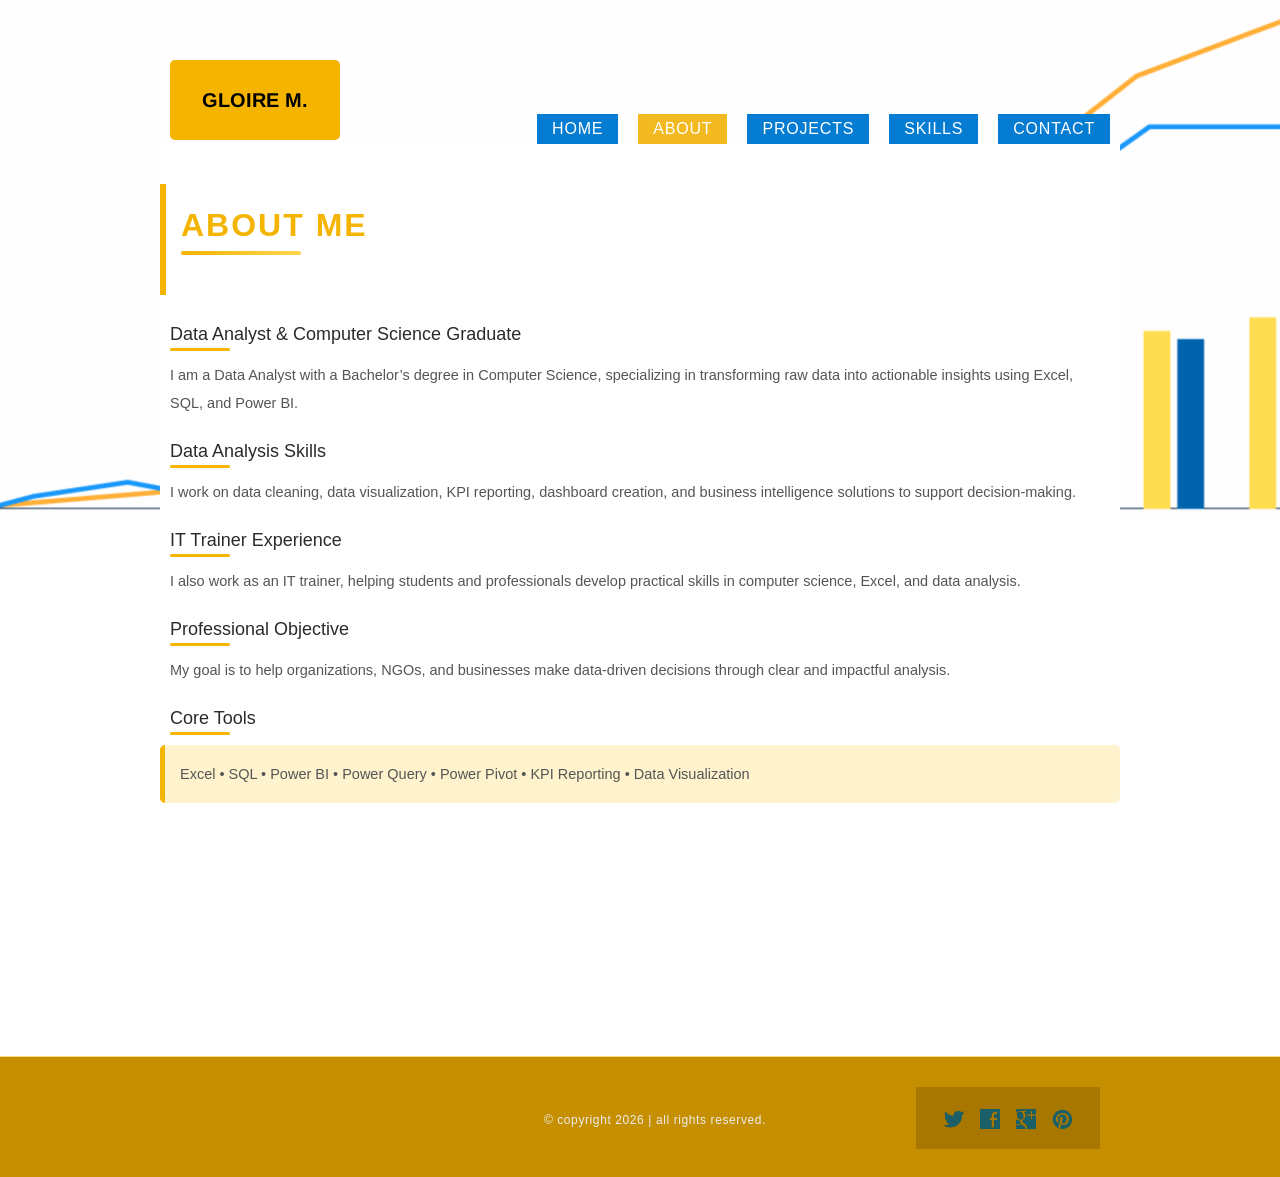
==== about.html @ 3cc2b78c "building portfolio" ====
<!DOCTYPE HTML>
<!-- Website Template by freewebsitetemplates.com -->
<html>
<head>
	<meta charset="UTF-8">
	<title>About - Data Analyst</title>
	<link rel="stylesheet" href="css/style.css" type="text/css">
	<link rel="stylesheet" href="css/about.css" type="text/css">
</head>
<body>
	<div id="header">
		<div class="section">
			<div class="logo">
				<a href="index.html">Gloire M.</a>
			</div>
			<ul>
				<li>
					<a href="index.html">home</a>
				</li>
				<li class="selected">
					<a href="about.html">about</a>
				</li>
				<li>
					<a href="projects.html">projects</a>
				</li>
				<li>
					<a href="news.html">skills</a>
				</li>
				<li>
					<a href="contact.html">contact</a>
				</li>
			</ul>
		</div>
	</div>

	<div id="body">
		<h3>about me</h3>

		<b>Data Analyst & Computer Science Graduate</b>
		<p>
			I am a Data Analyst with a Bachelor’s degree in Computer Science, specializing in transforming raw data into actionable insights using Excel, SQL, and Power BI.
		</p>

		<b>Data Analysis Skills</b>
		<p>
			I work on data cleaning, data visualization, KPI reporting, dashboard creation, and business intelligence solutions to support decision-making.
		</p>

		<b>IT Trainer Experience</b>
		<p>
			I also work as an IT trainer, helping students and professionals develop practical skills in computer science, Excel, and data analysis.
		</p>

		<b>Professional Objective</b>
		<p>
			My goal is to help organizations, NGOs, and businesses make data-driven decisions through clear and impactful analysis.
		</p>

		<b>Core Tools</b>
		<p>
			Excel • SQL • Power BI • Power Query • Power Pivot • KPI Reporting • Data Visualization
		</p>
	</div>

	<div id="footer">
		<div>
			<div class="connect">
				<a href="http://freewebsitetemplates.com/go/twitter/" id="twitter">twitter</a>
				<a href="http://freewebsitetemplates.com/go/facebook/" id="facebook">facebook</a>
				<a href="http://freewebsitetemplates.com/go/googleplus/" id="googleplus">googleplus</a>
				<a href="http://pinterest.com/fwtemplates/" id="pinterest">pinterest</a>
			</div>
			<p>&copy; copyright 2026 | all rights reserved.</p>
		</div>
	</div>
</body>
</html>
---- css/style.css ----
/*Website Template by freewebsitetemplates.com*/
@font-face {
	font-family: 'Arimo-Bold';
	src: url('../fonts/Arimo-Bold/Arimo-Bold.eot');
	src: url('../fonts/Arimo-Bold/Arimo-Bold.woff') format('woff'), url('../fonts/Arimo-Bold/Arimo-Bold.ttf') format('truetype'), url('../fonts/Arimo-Bold/Arimo-Bold.svg') format('svg');
}
@font-face {
	font-family: 'ChangaOne';
	src: url('../fonts/ChangaOne/ChangaOne-Regular.eot');
	src: url('../fonts/ChangaOne/ChangaOne-Regular.woff') format('woff'), url('../fonts/ChangaOne/ChangaOne-Regular.ttf') format('truetype'), url('../fonts/ChangaOne/ChangaOne-Regular.svg') format('svg');
}
@font-face {
	font-family: 'Comfortaa-Regular';
	src: url('../fonts/Comfortaa/Comfortaa-Regular.eot');
	src: url('../fonts/Comfortaa/Comfortaa-Regular.woff') format('woff'), url('../fonts/Comfortaa/Comfortaa-Regular.ttf') format('truetype'), url('../fonts/Comfortaa/Comfortaa-Regular.svg') format('svg');
}
body {
	background: url(../images/graphs.png) repeat-x top left;
	line-height: 1;
	font-size: 14px;
	font-family: Arial, Helvetica, sans-serif;
	margin: 0;
	padding: 0;
}
#header {
	margin: 0 auto;
	padding: 0;
	width: 960px;
}
#header .section {
	margin: 0;
	padding: 0;
	overflow: hidden;
}
#header .section .logo {
	float: left;
	margin: 0;
	padding: 60px 0 0 10px;
	width: 224px;
}
#header .section .logo a {
	background: #037cd1;
	color: #e8d71b;
	display: block;
	font-family: 'Arimo-Bold';
	font-size: 20px;
	font-weight: normal;
	height: 80px;
	line-height: 80px;
	margin: 0;
	padding: 0;
	text-align:center;
	text-decoration: none;
	text-transform: uppercase;
	width: 170px;
}
#header .section ul {
	display: inline-block;
	float: right;
	margin: 0;
	overflow: hidden;
	padding: 114px 0 0;
}
#header .section ul li {
	background:#8a6500;
	display: inline-block;
	float: left;
	list-style: none;
	margin: 0 10px;
	padding: 0;
}
#header .section ul li a {
	background: #037cd1;
	color: #fff;
	display: inline-block;
	font-size: 16px;
	height: 30px;
	letter-spacing: 0.05em;
	line-height: 30px;
	margin: 0;
	padding: 0 15px;
	text-align: center;
	text-decoration: none;
	text-transform: uppercase;
}
#header .section ul li a:hover {
	color: #ccc;
}
#header .section ul li.selected {
	background: #e7b019;
}
#header .section ul li.selected a {
	background: #f2ba20;
}
#header .article {
	background: #fff;
	border: 2px solid #f4b400;
	border-radius: 4px;
	margin: 50px auto 28px;
	overflow: hidden;
	padding: 0;
	width: 936px;
}
#header .article img {
	display: block;
	float: left;
	margin: 0 50px 0 0;
	padding: 0;
}
#header .article h1 {
	color: #1b2130;
	font-family: 'ChangaOne';
	font-size: 40px;
	font-weight: normal;
	margin: 0;
	line-height: 50px;
	padding: 110px 30px 30px;
}
#body {
	margin: 0 auto;
	min-height: 812px;
	padding: 20px 0 50px;
	width: 960px;
}
#body > ul {
	margin: 0;
	overflow: hidden;
	padding: 0;
}
#body > ul li {
	float: left;
	list-style: none;
	margin: 0 10px;
	padding: 0;
	width: 220px;
}
#body > ul li > a {
	background: url(../images/frame.png) no-repeat center top;
	display: block;
	margin: 0;
	padding: 5px 5px 29px;
}
#body > ul li > a:hover {
	opacity: 0.9;
}
#body > ul li > a img {
	border: 0;
	display: block;
	margin: 0;
	padding: 0;
}
#body > ul li b {
	color: #000;
	display: block;
	font-size: 18px;
	font-weight: normal;
	margin: 0;
	padding: 10px 0 5px;
	text-transform: capitalize;
}
#body > ul li p {
	color: #464646;
	font-size: 12px;
	line-height: 24px;
	margin: 0;
	padding: 0;
}
#body > ul li p a {
	color: #464646;
	text-decoration: underline;
}
#body > ul li p a:hover {
	color: #252525;
}
#body > div {
	margin: 0;
	overflow: hidden;
	padding: 50px 0 0;
}
#body > .more {
	color: #464646;
	display: block;
	font-size: 13px;
	margin: 0 auto;
	padding: 0;
	text-align: center;
	text-decoration: underline;
	text-transform: capitalize;
	width: 80px;
}
#body > .more:hover {
	color: #f4b400;
}
#body h2 {
	background: #f2ba20;
	color: #fff;
	font-family: 'Comfortaa-Regular';
	font-size: 20px;
	font-weight: normal;
	height: 47px;
	letter-spacing: 0.1em;
	left: 15px;
	line-height: 47px;
	margin: 0;
	padding: 0 25px;
	position: absolute;
	text-transform: capitalize;
	top: -14px;
}
#body h3 {
	color: #2f394e;
	margin: 0;
	padding: 0;
	font-size: 20px;
	font-weight: normal;
	margin: 0;
	padding: 25px 10px 40px;
	text-transform: capitalize;
}
#body > b {
	color: #2f394e;
	display: inline-block;
	font-size: 18px;
	font-weight: normal;
	margin: 0;
	padding: 0 10px;
	text-transform: capitalize;
}
#body > p {
	color: #464646;
	font-size: 13px;
	line-height: 24px;
	margin: 0;
	padding: 30px 10px;
}
#body > p a {
	color: #464646;
	text-decoration: underline;
}
#body > p a:hover {
	color: #252525;
}
#body div div {
	float: left;
	margin: 0 10px;
	padding: 0;
}
#body div .featured {
	background: #fff;
	border: 5px solid #f4b400;
	border-radius: 4px;
	min-height: 450px;
	padding: 45px 15px 15px;
	position: relative;
	width: 420px;
}
#body div .featured h2 {
	text-align: center;
}
#body div .featured h3 {
	color: #354057;
	font-size: 20px;
	font-weight: normal;
	margin: 0;
	padding: 10px 0 0;
	text-transform: none;
}
#body div .featured img {
	display: block;
	float: left;
	margin: 10px 30px 25px 0;
	padding: 0;
}
#body div .featured p {
	clear: both;
	color: #464646;
	font-size: 12px;
	line-height: 24px;
	margin: 0 0 24px;
	padding: 0;
}
#body div .featured p a {
	color: #464646;
}
#body div .featured p a:hover {
	color: #252525;
}
#body div .section {
	width: 460px;
}
#body div .section div {
	background: #037cd1;
	border: 5px solid #f4b400;
	border-radius: 4px;
	float: none;
	margin: 0;
	padding: 0 15px;
	position: relative;
}
#body div .section .article {
	height: 183px;
	margin-bottom: 25px;
	padding: 55px 15px 20px;
	text-align: right;
}
#body div .section .article h2 {
	text-align: left;
}
#body div .section .article h2 a {
	background: url(../images/icons.png) no-repeat 0 10px;
	display: inline-block;
	height: 40px;
	margin: 0;
	padding: 0;
	text-indent: -99999px;
	width: 31px;
}
#body div .section .article p {
	color: #f5f5f5;
	font-size: 12px;
	line-height: 24px;
	margin: 0;
	padding: 20px 0px;
	text-align: left;
}
#body div .section .article p a {
	color: #f5f5f5;
	text-decoration: underline;
}
#body div .section .article p a:hover {
	color: #ffd54f;
}
#body div .section .article > a {
	color: #f5f5f5;
	font-size: 18px;
	text-decoration: none;
}
#body div .section .article > a:hover {
	color: #ffd54f;
}
#body div .section .newsletter {
	height: 168px;
	padding: 30px 15px 19px 214px;
	position: relative;
}
#body div .section .newsletter img {
	display: block;
	left: 15%;
	margin: 0;
	padding: 0;
	position: absolute;
	z-index: 5;
}
#body div .section .newsletter p {
	color: #f5f5f5;
	font-size: 16px;
	font-weight: bold;
	letter-spacing: 0.03em;
	line-height: 30px;
	margin: 0;
	padding: 0;
}
#body div .section .newsletter p span {
	display: block;
}
#body div .section .newsletter form {
	margin: 0;
	overflow: hidden;
	padding: 0;
}
#body div .section .newsletter form span {
	color: #f5f5f5;
	clear: both;
	display: block;
	font-size: 14px;
	letter-spacing: 0.01em;
	line-height: 30px;
	margin: 0;
	padding: 0 0 4px;
	text-transform: capitalize;
	text-shadow: 0 -1px 0 #8a6500;
}
#body div .section .newsletter form input {
	background: url(../images/interface.png) no-repeat;
	border: 0;
	display: block;
	float: left;
	height: 30px;
	margin: 0;
	padding: 0;
}
#body div .section .newsletter form #email {
	background-position: -399px -72px;
	color: #d4a017;
	font-family: Arial, Helvetica, sans-serif;
	font-size: 12px;
	font-style: italic;
	line-height: 30px;
	padding: 0 5px;
	text-align: center;
	width: 130px;
}
#body div .section .newsletter form #send {
	background-position: -399px -110px;
	text-indent: -99999px;
	width: 80px;
}
#body > .article {
	margin: 0;
	padding: 0;
}
#body > .article b {
	color: #2f394e;
	display: inline-block;
	font-weight: normal;
	margin: 0;
	padding: 0 10px 15px;
	text-transform: capitalize;
}
#body > .article p {
	color: #464646;
	font-size: 13px;
	line-height: 24px;
	margin: 0;
	padding: 0 10px;
}
#body > .article p a {
	color: #464646;
	text-decoration: underline;
}
#body > .article p a:hover {
	color: #252525;
}
#body > .article ul {
	margin: 0;
	padding: 30px 0 30px 10px;
}
#body > .article ul li {
	color: #464646;
	line-height: 24px;
	list-style: none;
	margin: 0;
	padding: 0;
}
#body > .article ul li a {
	color: #464646;
	text-decoration: none;
}
#body > .article ul li a:hover {
	color: #252525;
}
#body > .article h3 {
	padding-bottom: 20px;
}
#body .blog {
	padding: 0;
}
#body .content {
	float: left;
	margin: 0 35px 0 10px;
	padding: 0;
	width: 585px;
}
#body .content h3 {
	padding-bottom: 25px;
	padding-left: 0;
}
#body .content p {
	color: #464646;
	font-size: 13px;
	line-height: 24px;
	margin: 0;
	padding: 0 0 24px;
}
#body .content p a {
	color: #464646;
	text-decoration: underline;
}
#body .content p a:hover {
	color: #252525;
}
#body .sidebar {
	background: url(../images/bg-sidebar.jpg) repeat-y top left;
	float: right;
	margin: 0 10px 82px 0;
	padding: 0;
	width: 320px;
}
#body .sidebar h3 {
	background: url(../images/bg-sidebar-heading.jpg) no-repeat 0 0;
	color: #2f394e;
	font-family: 'Comfortaa-Regular';
	font-size: 20px;
	font-weight: normal;
	letter-spacing: 0.1em;
	margin: 0;
	padding: 25px 10px;
	text-align: center;
	text-transform: capitalize;
}
#body .sidebar ul {
	background: url(../images/bg-sidebar-footer.jpg) no-repeat bottom left;
	margin: 0;
	padding: 0 20px 50px;
}
#body .sidebar ul li {
	list-style: none;
	margin: 0;
	padding: 0 0 24px;
}
#body .sidebar ul li span {
	color: #2f394e;
	display: block;
	font-size: 16px;
	font-weight: bold;
	letter-spacing: 0.01em;
	line-height: 24px;
	margin: 0;
	padding: 0;
}
#body .sidebar ul li span a {
	color: #2f394e;
	text-decoration: none;
}
#body .sidebar ul li span a:hover {
	color: #f4b400;
}
#body .sidebar ul li p {
	color: #000;
	font-size: 13px;
	line-height: 24px;
	margin: 0;
	padding: 0;
}
#body .sidebar ul li p a {
	color: #000;
	text-decoration: underline;
}
#body .sidebar ul li p a:hover {
	color: #f4b400;
}
#footer {
	background: #c58f00;
	border-top: 1px solid #ffe082;
	margin: 0;
	padding: 0;
}
#footer > div {
	margin: 0 auto;
	padding: 30px 0 28px;
	overflow: hidden;
	text-align: center;
	width: 960px;
}
#footer div p {
	color: #ededed;
	display: inline-block;
	float: right;
	font-size: 12px;
	letter-spacing: 0.05em;
	margin: 0;
	padding: 27px 0 0;
	text-align: center;
}
#footer div .connect {
	background: #a87700;
	float: right;
	height: 18px;
	margin: 0 20px 0 150px;
	padding: 22px 20px;
	overflow: hidden;
	width: 144px;
}
#footer div .connect span {
	color: #ededed;
	display: inline-block;
	float: left;
	font-size: 12px;
	height: 19px;
	line-height: 21px;
	margin: 0;
	padding: 0 0 0 39px;
}
#footer div .connect a {
	background: url(../images/icons.png) no-repeat;
	display: block;
	float: left;
	height: 20px;
	margin: 0 8px;
	padding: 0;
	text-indent: -99999px;
	width: 20px;
}
#footer div .connect #twitter {
	background-position: 0 -32px;
}
#footer div .connect #twitter:hover {
	background-position: -25px -32px;
}
#footer div .connect #facebook {
	background-position: 0 -57px;
}
#footer div .connect #facebook:hover {
	background-position: -25px -57px;
}
#footer div .connect #googleplus {
	background-position: 0 -82px;
}
#footer div .connect #googleplus:hover {
	background-position: -25px -82px;
}
#footer div .connect #pinterest {
	background-position: 0 -107px;
}
#footer div .connect #pinterest:hover {
	background-position: -25px -107px;
}
---- css/about.css ----
/* ========================= */
/* ABOUT PAGE IMPROVEMENTS   */
/* ========================= */

#body h3 {
    font-size: 32px;
    font-weight: bold;
    color: #f4b400; /* jaune data analyst */
    text-transform: uppercase;
    letter-spacing: 2px;
    border-left: 6px solid #f4b400;
    padding-left: 15px;
    margin-bottom: 30px;
}

#body b {
    display: block;
    font-size: 18px;
    color: #2b2b2b;
    margin-top: 25px;
    margin-bottom: 10px;
    position: relative;
}

#body b::after {
    content: "";
    display: block;
    width: 60px;
    height: 3px;
    background: #f4b400;
    margin-top: 5px;
    border-radius: 10px;
}

#body p {
    font-size: 14.5px;
    line-height: 28px;
    color: #555;
    padding: 0 10px;
}

/* ABOUT SECTION CARD STYLE */
#body {
    background: #ffffff;
}

/* Highlight tool section */
#body p:last-of-type {
    background: #fff3cd;
    padding: 15px;
    border-left: 5px solid #f4b400;
    border-radius: 5px;
    font-weight: 500;
}

/* Logo improvement (about page branding feel) */
#header .logo a {
    background: #f4b400 !important;
    color: #000 !important;
    font-weight: bold;
    border-radius: 5px;
}

/* Navigation hover modern effect */
#header .section ul li a:hover {
    background: #f4b400;
    color: #000;
    border-radius: 4px;
    transition: 0.3s;
}

/* About page container spacing */
#body {
    padding-top: 40px;
    padding-bottom: 60px;
}

/* Subtle shadow for text blocks */
#body p, #body b {
    transition: all 0.3s ease-in-out;
}

#body p:hover {
    transform: translateX(5px);
    color: #333;
}

/* Professional accent line */
#body h3::after {
    content: "";
    display: block;
    width: 120px;
    height: 4px;
    background: linear-gradient(to right, #f4b400, #ffd54f);
    margin-top: 10px;
    border-radius: 10px;
}
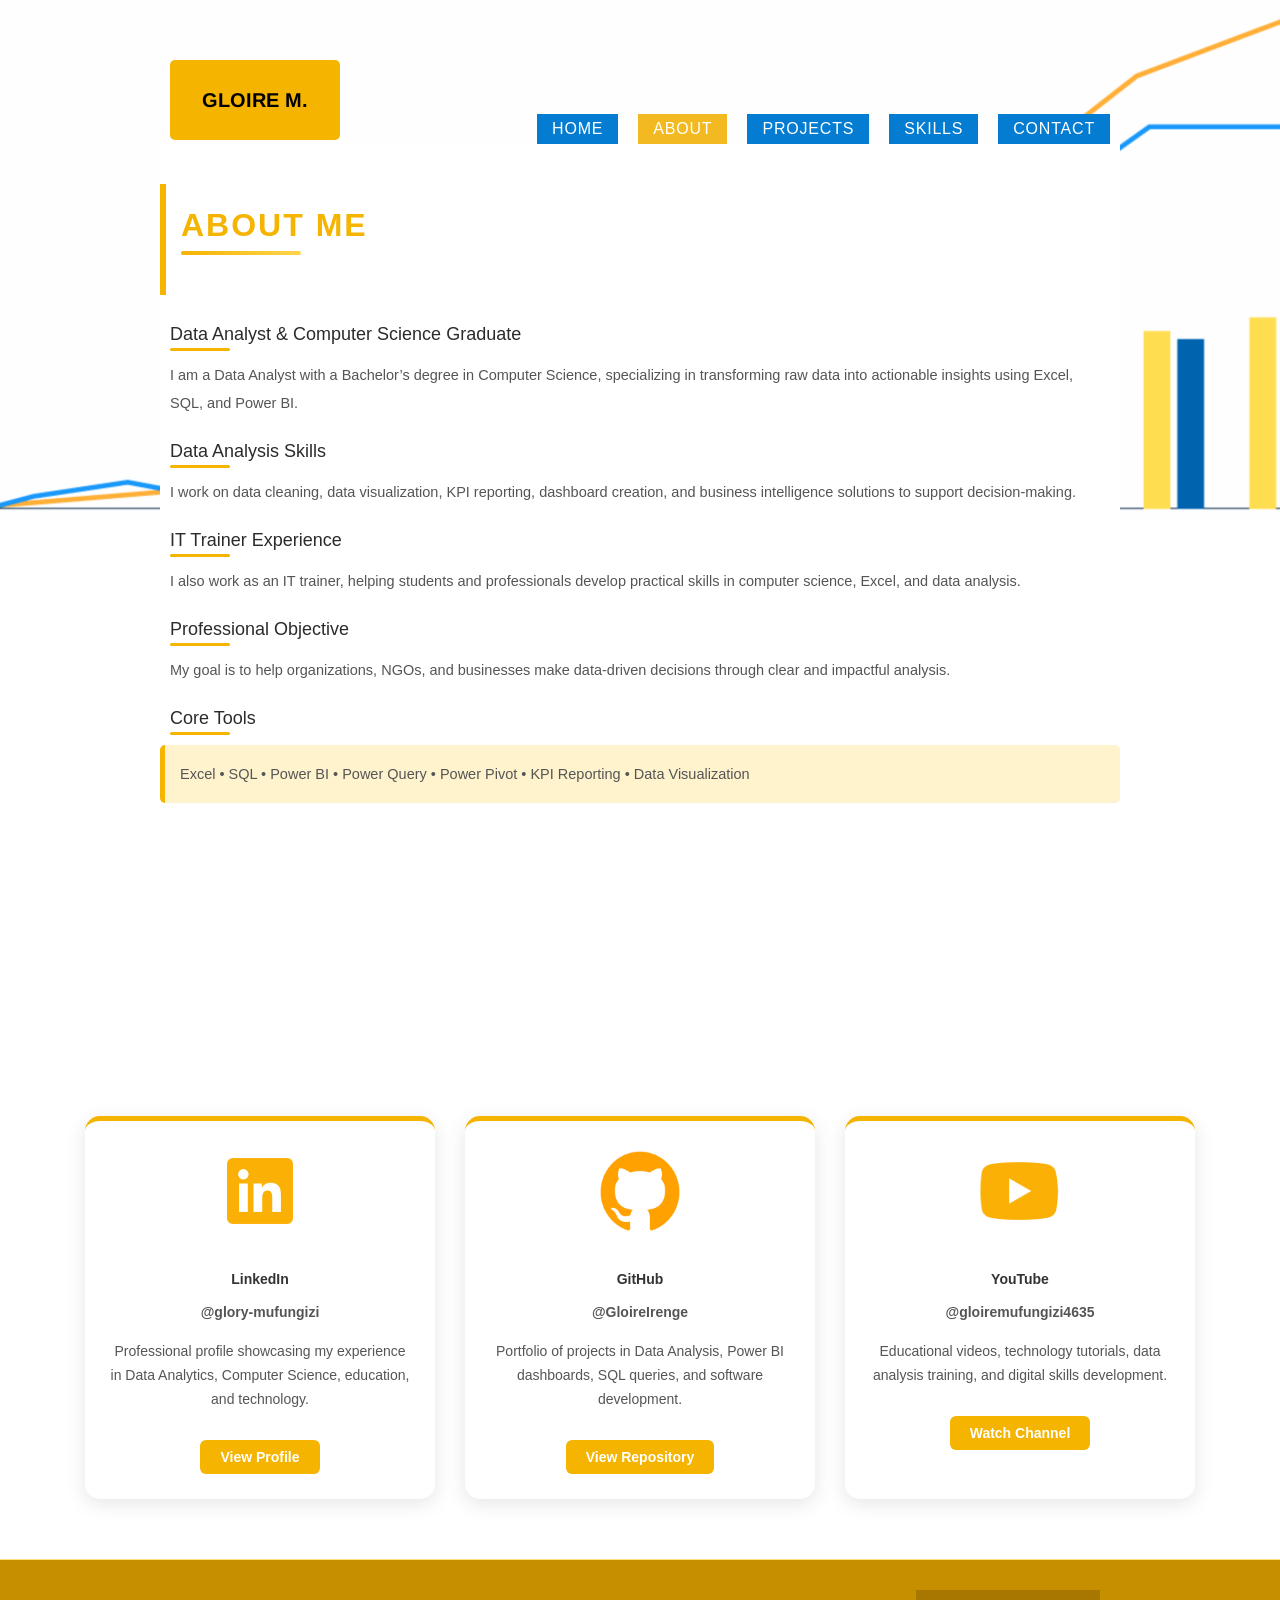
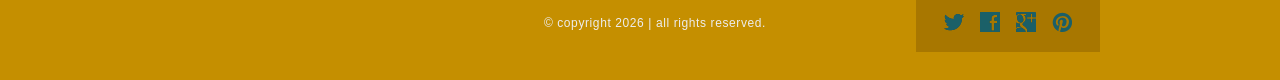
==== commit 3e71b240: "my social networks" ====
--- a/about.html
+++ b/about.html
@@ -62,6 +62,53 @@
 		</p>
 	</div>
 
+	
+	<div class="profiles-section">
+
+    <div class="profiles-grid">
+
+        <div class="profile-card">
+            <img src="images/icons/linkedin.png" alt="LinkedIn">
+            <h4>LinkedIn</h4>
+            <p class="username">@glory-mufungizi</p>
+            <p>
+                Professional profile showcasing my experience in Data Analytics,
+                Computer Science, education, and technology.
+            </p>
+            <a href="https://www.linkedin.com/in/glory-mufungizi/" target="_blank">
+                View Profile
+            </a>
+        </div>
+
+        <div class="profile-card">
+            <img src="images/icons/icone-github-jaune.png" alt="GitHub">
+            <h4>GitHub</h4>
+            <p class="username">@GloireIrenge</p>
+            <p>
+                Portfolio of projects in Data Analysis, Power BI dashboards,
+                SQL queries, and software development.
+            </p>
+            <a href="https://github.com/GloireIrenge" target="_blank">
+                View Repository
+            </a>
+        </div>
+
+        <div class="profile-card">
+            <img src="images/icons/youtube-play.png" alt="YouTube">
+            <h4>YouTube</h4>
+            <p class="username">@gloiremufungizi4635</p>
+            <p>
+                Educational videos, technology tutorials, data analysis training,
+                and digital skills development.
+            </p>
+            <a href="https://www.youtube.com/@gloiremufungizi4635" target="_blank">
+                Watch Channel
+            </a>
+        </div>
+
+    </div>
+
+</div>
 	<div id="footer">
 		<div>
 			<div class="connect">
--- a/css/style.css
+++ b/css/style.css
@@ -614,4 +614,80 @@
 }
 #footer div .connect #pinterest:hover {
 	background-position: -25px -107px;
+}
+
+/* ===================== */
+/* Social Profiles Cards */
+/* ===================== */
+
+.profiles-section{
+    width:90%;
+    margin:60px auto;
+}
+
+.profiles-section h3{
+    text-align:center;
+    font-size:32px;
+    margin-bottom:40px;
+    color:#d89e00;
+}
+
+.profiles-grid{
+    display:flex;
+    justify-content:center;
+    gap:30px;
+    flex-wrap:wrap;
+}
+
+.profile-card{
+    width:300px;
+    background:#fff;
+    border-radius:15px;
+    padding:25px;
+    text-align:center;
+    box-shadow:0 5px 20px rgba(0,0,0,0.1);
+    transition:0.4s;
+    border-top:5px solid #f4b400;
+}
+
+.profile-card:hover{
+    transform:translateY(-10px);
+}
+
+.profile-card img{
+    width:90px;
+    height:90px;
+    object-fit:contain;
+    margin-bottom:15px;
+}
+
+.profile-card h4{
+    color:#333;
+    margin-bottom:5px;
+}
+
+.username{
+    color:#d89e00;
+    font-weight:bold;
+    margin-bottom:15px;
+}
+
+.profile-card p{
+    line-height:24px;
+    color:#555;
+}
+
+.profile-card a{
+    display:inline-block;
+    margin-top:15px;
+    background:#f4b400;
+    color:#fff;
+    padding:10px 20px;
+    border-radius:6px;
+    text-decoration:none;
+    font-weight:bold;
+}
+
+.profile-card a:hover{
+    background:#d89e00;
 }
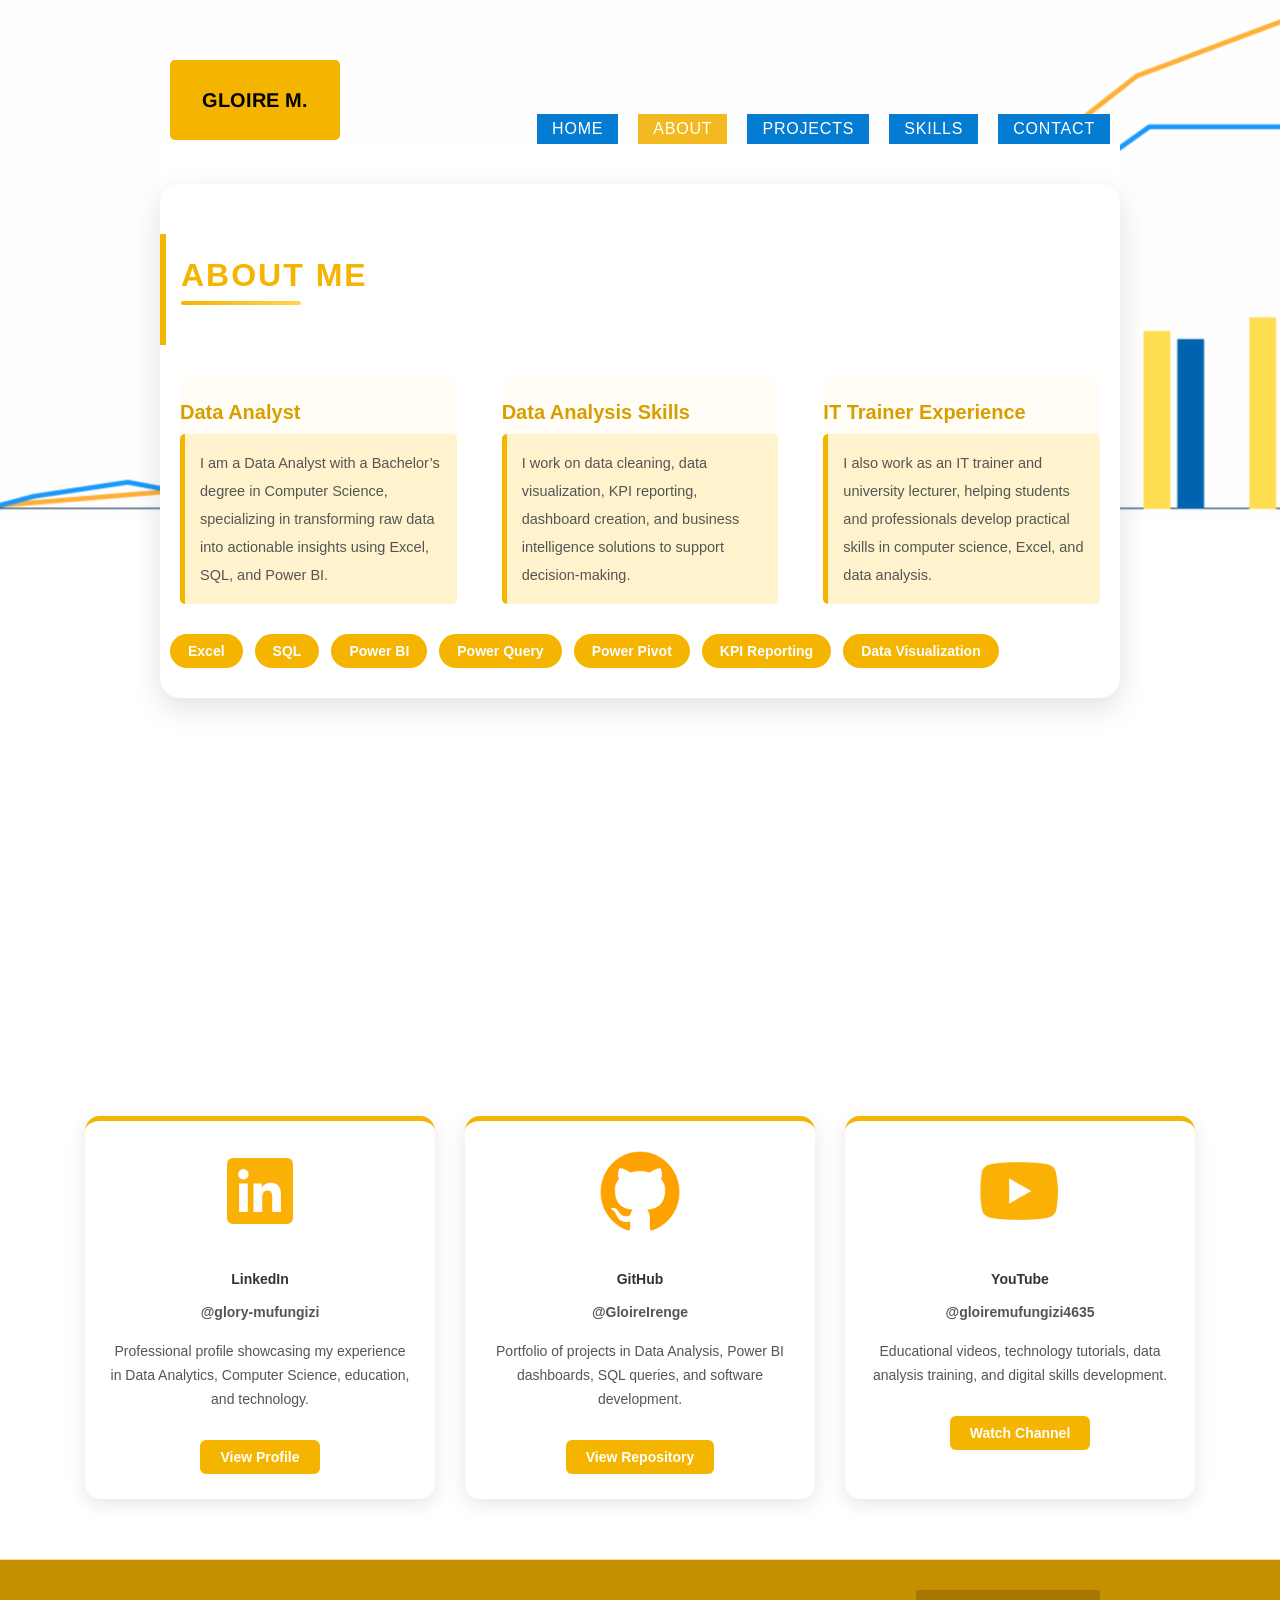
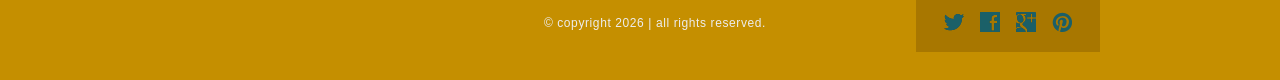
==== commit b793cbea: "customizing the about sections" ====
--- a/about.html
+++ b/about.html
@@ -33,34 +33,58 @@
 		</div>
 	</div>
 
-	<div id="body">
-		<h3>about me</h3>
+<div id="body">
 
-		<b>Data Analyst & Computer Science Graduate</b>
-		<p>
-			I am a Data Analyst with a Bachelor’s degree in Computer Science, specializing in transforming raw data into actionable insights using Excel, SQL, and Power BI.
-		</p>
+    <div class="about-card">
 
-		<b>Data Analysis Skills</b>
-		<p>
-			I work on data cleaning, data visualization, KPI reporting, dashboard creation, and business intelligence solutions to support decision-making.
-		</p>
+        
+            <h3>About Me</h3>
+           
+   
 
-		<b>IT Trainer Experience</b>
-		<p>
-			I also work as an IT trainer, helping students and professionals develop practical skills in computer science, Excel, and data analysis.
-		</p>
+        <div class="about-content">
 
-		<b>Professional Objective</b>
-		<p>
-			My goal is to help organizations, NGOs, and businesses make data-driven decisions through clear and impactful analysis.
-		</p>
+            <div class="info-card">
+                <h4>Data Analyst </h4>
+                <p>
+                    I am a Data Analyst with a Bachelor’s degree in Computer Science, specializing in transforming raw data into actionable insights using Excel, SQL, and Power BI.
+                </p>
+            </div>
 
-		<b>Core Tools</b>
-		<p>
-			Excel • SQL • Power BI • Power Query • Power Pivot • KPI Reporting • Data Visualization
-		</p>
-	</div>
+            <div class="info-card">
+                <h4>Data Analysis Skills</h4>
+                <p>
+                    I work on data cleaning, data visualization, KPI reporting, dashboard creation, and business intelligence solutions to support decision-making.
+                </p>
+            </div>
+
+            <div class="info-card">
+                <h4>IT Trainer Experience</h4>
+                <p>
+                    I also work as an IT trainer and university lecturer, helping students and professionals develop practical skills in computer science, Excel, and data analysis.
+                </p>
+            </div>
+
+        
+
+		</div>
+
+                <div class="tools-list">
+                    <span>Excel</span>
+                    <span>SQL</span>
+                    <span>Power BI</span>
+                    <span>Power Query</span>
+                    <span>Power Pivot</span>
+                    <span>KPI Reporting</span>
+                    <span>Data Visualization</span>
+                </div>
+
+
+        </div>
+
+    </div>
+
+</div>
 
 	
 	<div class="profiles-section">
--- a/css/about.css
+++ b/css/about.css
@@ -94,4 +94,97 @@
     background: linear-gradient(to right, #f4b400, #ffd54f);
     margin-top: 10px;
     border-radius: 10px;
+}
+
+
+/* ========================= */
+/* ABOUT CARD */
+/* ========================= */
+
+.about-card{
+    max-width:1000px;
+    margin:40px auto;
+    background:#fff;
+    border-radius:20px;
+    overflow:hidden;
+    box-shadow:0 10px 30px rgba(0,0,0,0.12);
+}
+
+.about-header{
+    text-align:center;
+    padding:40px;
+   
+    color:#fff;
+}
+
+.about-header h3{
+    margin:0;
+    font-size:40px;
+    text-transform:uppercase;
+    letter-spacing:3px;
+}
+
+.about-header p{
+    margin-top:10px;
+    font-size:18px;
+    font-weight:500;
+}
+
+.about-content{
+    padding:35px;
+    display:grid;
+    grid-template-columns:repeat(auto-fit,minmax(280px,1fr));
+    gap:25px;
+}
+
+.info-card{
+    background:#fffdf5;
+    padding:25px;
+    border-radius:12px;
+    transition:.3s;
+}
+
+.info-card:hover{
+    transform:translateY(-8px);
+    box-shadow:0 8px 20px rgba(0,0,0,0.08);
+}
+
+.info-card h4{
+    color:#d89e00;
+    margin-bottom:12px;
+    font-size:20px;
+}
+
+.info-card p{
+    color:#555;
+    line-height:28px;
+    margin:0;
+}
+
+.tools-card{
+    grid-column:1/-1;
+}
+
+.tools-list{
+    display:flex;
+    flex-wrap:wrap;
+    gap:12px;
+    margin-top:15px;
+}
+
+.tools-list span{
+    background:#f4b400;
+    color:#fff;
+    padding:10px 18px;
+    border-radius:30px;
+    font-size:14px;
+    font-weight:bold;
+    transition:.3s;
+    margin-bottom:30px;
+    margin-top:30px;
+}
+
+.tools-list span:hover{
+    background:#d89e00;
+    transform:scale(1.05);
 }
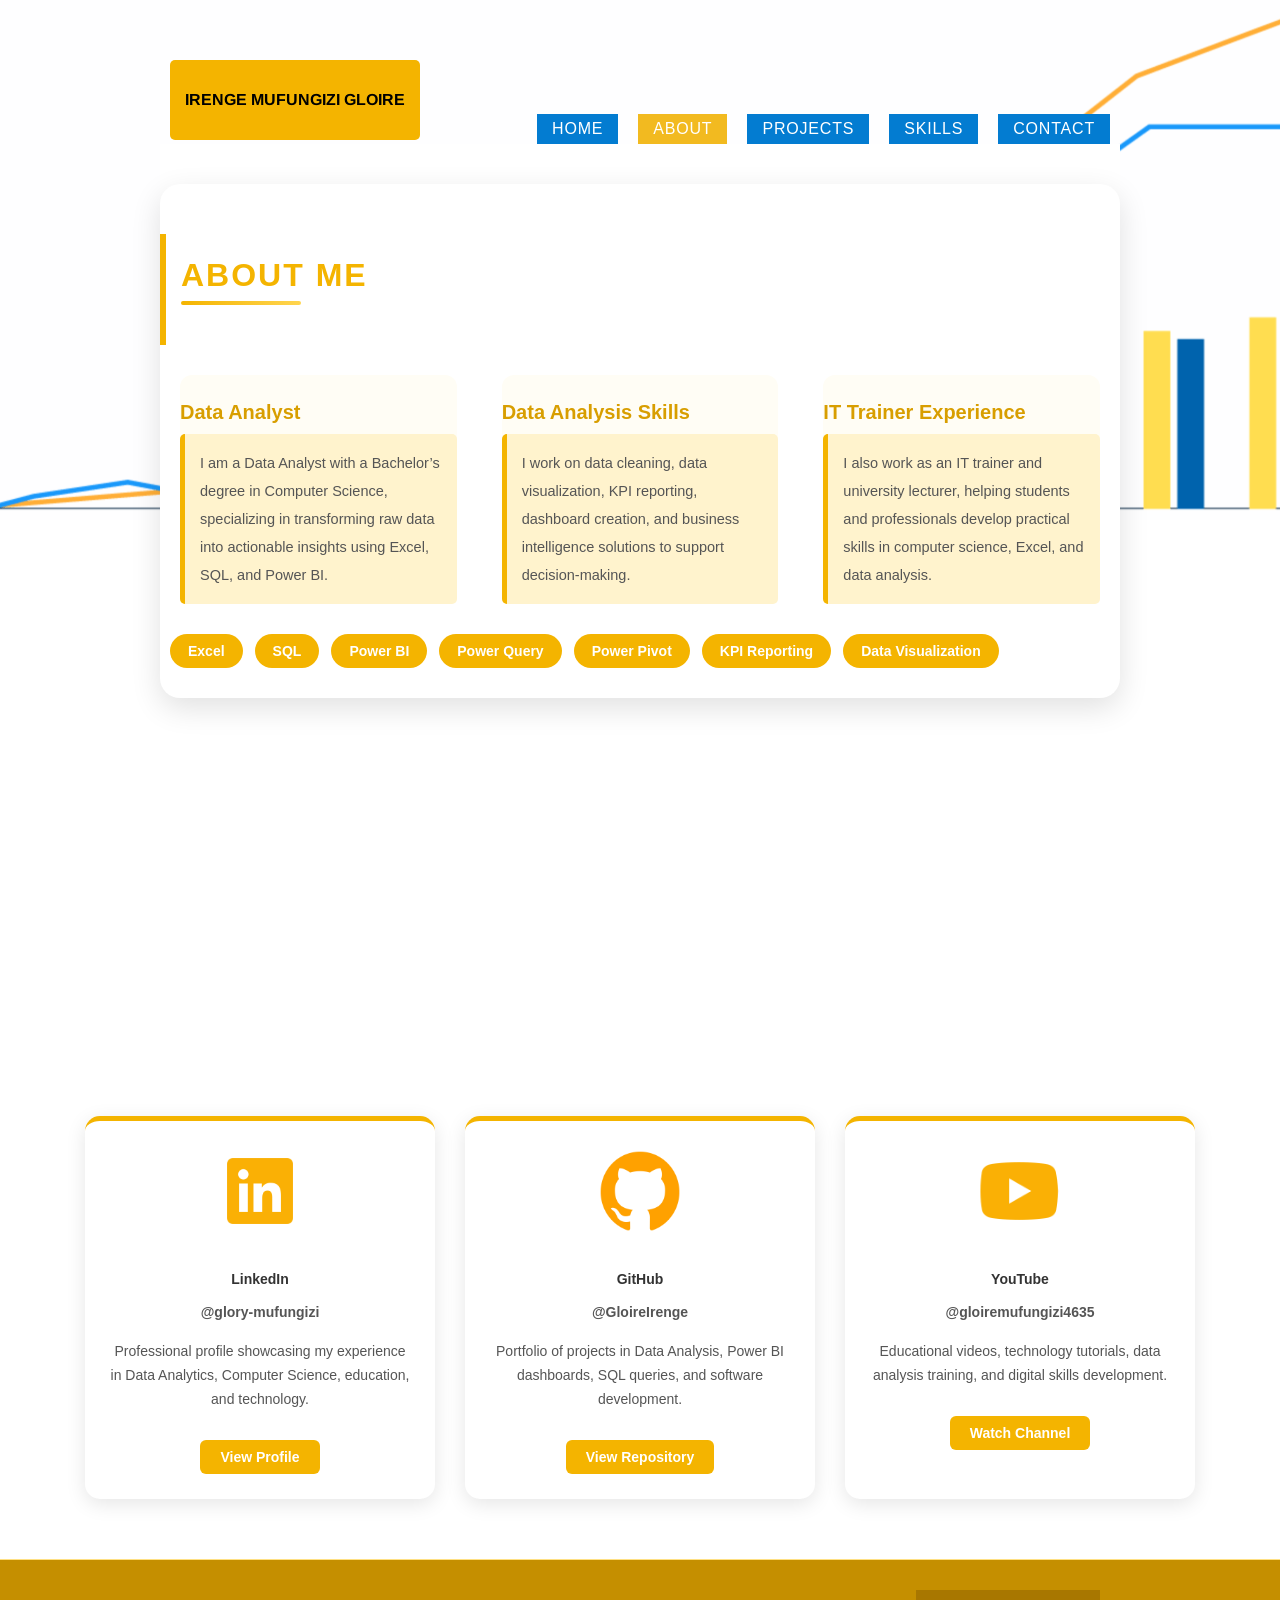
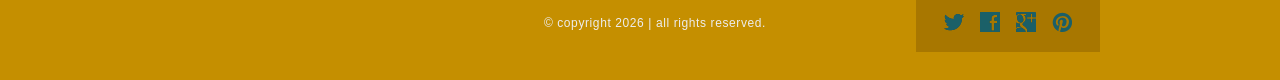
==== commit 823246b6: "adding resume to portfolio" ====
--- a/about.html
+++ b/about.html
@@ -1,5 +1,4 @@
 <!DOCTYPE HTML>
-<!-- Website Template by freewebsitetemplates.com -->
 <html>
 <head>
 	<meta charset="UTF-8">
@@ -11,7 +10,7 @@
 	<div id="header">
 		<div class="section">
 			<div class="logo">
-				<a href="index.html">Gloire M.</a>
+				<a href="index.html">IRENGE MUFUNGIZI Gloire</a>
 			</div>
 			<ul>
 				<li>
@@ -64,8 +63,6 @@
                     I also work as an IT trainer and university lecturer, helping students and professionals develop practical skills in computer science, Excel, and data analysis.
                 </p>
             </div>
-
-        
 
 		</div>
 
--- a/css/style.css
+++ b/css/style.css
@@ -43,7 +43,7 @@
 	color: #e8d71b;
 	display: block;
 	font-family: 'Arimo-Bold';
-	font-size: 20px;
+	font-size: 16px;
 	font-weight: normal;
 	height: 80px;
 	line-height: 80px;
@@ -52,7 +52,7 @@
 	text-align:center;
 	text-decoration: none;
 	text-transform: uppercase;
-	width: 170px;
+	width: 250px;
 }
 #header .section ul {
 	display: inline-block;
@@ -109,12 +109,12 @@
 }
 #header .article h1 {
 	color: #1b2130;
-	font-family: 'ChangaOne';
-	font-size: 40px;
+	font-size: 30px;
 	font-weight: normal;
 	margin: 0;
 	line-height: 50px;
 	padding: 110px 30px 30px;
+	text-align:start;
 }
 #body {
 	margin: 0 auto;
@@ -690,4 +690,15 @@
 
 .profile-card a:hover{
     background:#d89e00;
+}
+
+.download-btn{
+    display:inline-block;
+    padding:7px 15px;
+    background:#f4b400;
+    color:#fff;
+    text-decoration:none;
+    border-radius:6px;
+    font-weight:lighter;
+	font-size:16px;
 }
